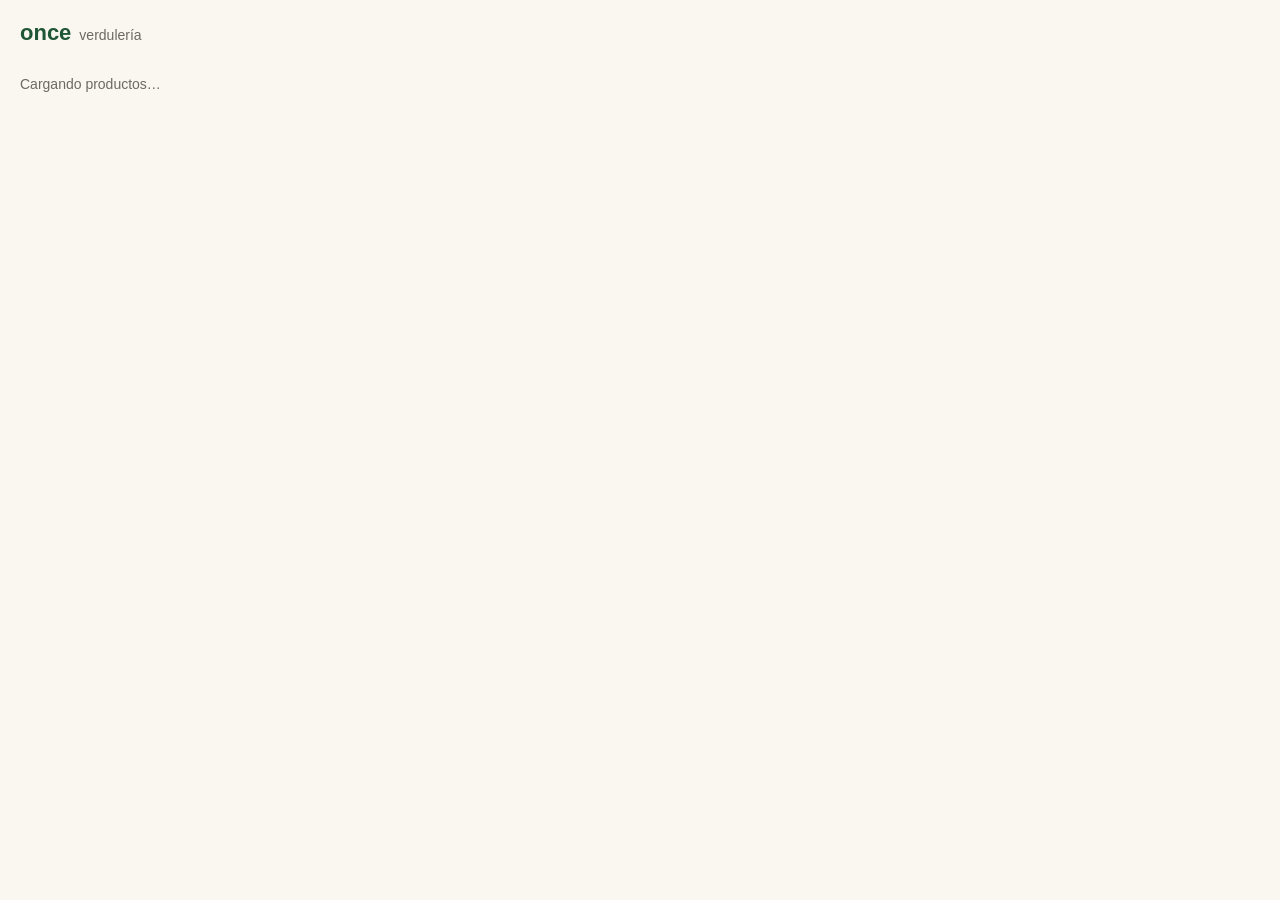
==== index.html @ 9e1ba74c "Version inicial subida a GitHub" ====
<!DOCTYPE html>
<html lang="es">
<head>
<meta charset="UTF-8">
<meta name="viewport" content="width=device-width, initial-scale=1, viewport-fit=cover">
<meta name="theme-color" content="#2F7A4D">
<title>once · verdulería</title>
<link rel="manifest" href="manifest.json">
<link rel="icon" href="icons/icon-192.png">
<link rel="apple-touch-icon" href="icons/icon-192.png">
<link rel="stylesheet" href="style.css">
</head>
<body>

<header class="topbar">
  <span class="brand">once</span>
  <span class="brand-sub">verdulería</span>
</header>

<main id="vista-catalogo">
  <div id="lista-productos" class="grid-productos">
    <p class="muted">Cargando productos…</p>
  </div>
</main>

<footer id="barra-carrito" class="barra-carrito oculto">
  <button id="btn-ver-carrito" class="btn-primario">
    <span id="carrito-cantidad">0</span> productos · <span id="carrito-total">$0</span>
  </button>
</footer>

<section id="vista-carrito" class="panel oculto">
  <div class="panel-header">
    <h2>Tu changuito</h2>
    <button class="btn-texto" id="btn-cerrar-carrito">Volver</button>
  </div>
  <div id="lista-carrito"></div>
  <div class="total-row">
    <span>Total</span>
    <strong id="carrito-total-2">$0</strong>
  </div>
  <button id="btn-ir-pago" class="btn-primario btn-ancho">Pagar</button>
</section>

<section id="vista-pago" class="panel oculto">
  <div class="panel-header">
    <h2>¿Cómo pagás?</h2>
    <button class="btn-texto" id="btn-cerrar-pago">Volver</button>
  </div>
  <div class="metodos-pago">
    <button class="metodo-pago" data-metodo="efectivo">
      <span class="metodo-titulo">Efectivo</span>
      <span class="metodo-sub">Pagás en el mostrador</span>
    </button>
    <button class="metodo-pago" data-metodo="transferencia">
      <span class="metodo-titulo">Transferencia</span>
      <span class="metodo-sub">Por alias, confirmamos al ver el ingreso</span>
    </button>
    <button class="metodo-pago" disabled>
      <span class="metodo-titulo">QR Mercado Pago</span>
      <span class="metodo-sub">Próximamente</span>
    </button>
  </div>
</section>

<section id="vista-espera" class="panel oculto">
  <div class="espera-contenido">
    <p class="espera-numero" id="espera-numero-pedido">Pedido</p>
    <p class="espera-monto" id="espera-monto">$0</p>
    <p id="espera-estado" class="espera-estado">Esperando confirmación</p>
    <p class="muted" id="espera-instrucciones"></p>
    <button id="btn-nuevo-pedido" class="btn-texto oculto">Hacer otro pedido</button>
  </div>
</section>

<script type="module" src="app.js"></script>
</body>
</html>
---- style.css ----
:root {
  --verde: #2F7A4D;
  --verde-oscuro: #1F5636;
  --tomate: #D8572E;
  --crema: #FAF7F0;
  --texto: #2B2B26;
  --texto-suave: #6B6A62;
  --borde: #E7E2D6;
  --blanco: #FFFFFF;
}

* { box-sizing: border-box; }

body {
  margin: 0;
  font-family: -apple-system, BlinkMacSystemFont, "Segoe UI", Roboto, sans-serif;
  background: var(--crema);
  color: var(--texto);
  padding-bottom: 88px;
}

.topbar {
  display: flex;
  align-items: baseline;
  gap: 8px;
  padding: 20px 20px 12px;
}

.brand {
  font-size: 22px;
  font-weight: 700;
  color: var(--verde-oscuro);
}

.brand-sub {
  font-size: 14px;
  color: var(--texto-suave);
}

.muted { color: var(--texto-suave); font-size: 14px; }

.grid-productos {
  display: grid;
  grid-template-columns: repeat(auto-fill, minmax(150px, 1fr));
  gap: 12px;
  padding: 4px 20px 20px;
}

.tarjeta-producto {
  background: var(--blanco);
  border: 1px solid var(--borde);
  border-radius: 14px;
  padding: 14px;
  display: flex;
  flex-direction: column;
  gap: 6px;
}

.tarjeta-producto .nombre {
  font-weight: 600;
  font-size: 15px;
}

.tarjeta-producto .precio {
  color: var(--texto-suave);
  font-size: 13px;
}

.tarjeta-producto .fila-cantidad {
  display: flex;
  align-items: center;
  justify-content: space-between;
  margin-top: 4px;
}

.btn-cantidad {
  width: 32px;
  height: 32px;
  border-radius: 50%;
  border: 1px solid var(--borde);
  background: var(--crema);
  font-size: 18px;
  line-height: 1;
  color: var(--verde-oscuro);
}

.btn-agregar {
  width: 100%;
  padding: 10px;
  border: none;
  border-radius: 10px;
  background: var(--verde);
  color: white;
  font-weight: 600;
  font-size: 14px;
}

.barra-carrito {
  position: fixed;
  bottom: 0;
  left: 0;
  right: 0;
  padding: 12px 20px calc(12px + env(safe-area-inset-bottom));
  background: var(--crema);
  border-top: 1px solid var(--borde);
}

.btn-primario {
  width: 100%;
  padding: 14px;
  border: none;
  border-radius: 12px;
  background: var(--verde);
  color: white;
  font-weight: 600;
  font-size: 16px;
}

.btn-ancho { margin-top: 16px; }

.btn-texto {
  background: none;
  border: none;
  color: var(--verde-oscuro);
  font-size: 14px;
  font-weight: 600;
}

.panel {
  position: fixed;
  inset: 0;
  background: var(--crema);
  padding: 20px;
  overflow-y: auto;
  z-index: 10;
}

.panel-header {
  display: flex;
  justify-content: space-between;
  align-items: center;
  margin-bottom: 16px;
}

.panel-header h2 { margin: 0; font-size: 20px; }

.fila-carrito {
  display: flex;
  justify-content: space-between;
  align-items: center;
  padding: 10px 0;
  border-bottom: 1px solid var(--borde);
  font-size: 14px;
}

.total-row {
  display: flex;
  justify-content: space-between;
  padding-top: 16px;
  font-size: 16px;
}

.metodos-pago {
  display: flex;
  flex-direction: column;
  gap: 10px;
}

.metodo-pago {
  text-align: left;
  padding: 16px;
  border: 1px solid var(--borde);
  border-radius: 12px;
  background: var(--blanco);
  display: flex;
  flex-direction: column;
  gap: 2px;
}

.metodo-pago:disabled { opacity: 0.5; }

.metodo-titulo { font-weight: 600; font-size: 15px; }
.metodo-sub { font-size: 13px; color: var(--texto-suave); }

.espera-contenido {
  text-align: center;
  padding-top: 80px;
}

.espera-numero { color: var(--texto-suave); font-size: 14px; margin-bottom: 4px; }
.espera-monto { font-size: 32px; font-weight: 700; margin: 0 0 16px; }

.espera-estado {
  display: inline-block;
  background: #FAEEDA;
  color: #854F0B;
  padding: 6px 14px;
  border-radius: 20px;
  font-size: 13px;
  font-weight: 600;
}

.espera-estado.pagado { background: #EAF3DE; color: #3B6D11; }
.espera-estado.vencido { background: #FCEBEB; color: #A32D2D; }

.oculto { display: none !important; }

/* --- Panel de admin --- */

.admin-contenido {
  max-width: 480px;
  margin: 0 auto;
  padding: 20px;
}

.form-login {
  display: flex;
  flex-direction: column;
  gap: 14px;
  margin-top: 40px;
}

.form-login label {
  display: flex;
  flex-direction: column;
  gap: 6px;
  font-size: 14px;
  color: var(--texto-suave);
}

.form-login input {
  padding: 12px;
  border: 1px solid var(--borde);
  border-radius: 10px;
  font-size: 16px;
}

.error { color: var(--tomate); font-size: 14px; }

.bloque { margin-bottom: 28px; }
.bloque h2 { font-size: 16px; margin: 0 0 12px; }

.fila-pendiente {
  display: flex;
  align-items: center;
  justify-content: space-between;
  background: var(--blanco);
  border: 1px solid var(--borde);
  border-radius: 12px;
  padding: 12px 14px;
  margin-bottom: 8px;
}

.fila-titulo { font-weight: 600; font-size: 14px; margin: 0; }

.btn-confirmar {
  padding: 8px 14px;
  border: none;
  border-radius: 8px;
  background: var(--verde);
  color: white;
  font-weight: 600;
  font-size: 13px;
}

.resumen-grid {
  display: grid;
  grid-template-columns: 1fr 1fr;
  gap: 10px;
}

.resumen-item {
  background: var(--blanco);
  border: 1px solid var(--borde);
  border-radius: 10px;
  padding: 12px;
  display: flex;
  flex-direction: column;
  gap: 4px;
}

.resumen-item strong { font-size: 18px; }

/* --- Input de kg para productos por peso --- */

.fila-peso {
  display: flex;
  align-items: center;
  gap: 6px;
  margin-top: 4px;
}

.input-peso {
  flex: 1;
  min-width: 0;
  padding: 8px 10px;
  border: 1px solid var(--borde);
  border-radius: 8px;
  font-size: 15px;
  text-align: right;
}

.unidad-kg {
  font-size: 13px;
  color: var(--texto-suave);
}

.btn-quitar {
  width: 32px;
  height: 32px;
  border-radius: 50%;
  border: 1px solid var(--borde);
  background: var(--crema);
  color: var(--tomate);
  font-size: 16px;
  line-height: 1;
  flex-shrink: 0;
}

/* --- Foto del producto --- */

.foto-producto {
  width: 100%;
  aspect-ratio: 1 / 1;
  object-fit: cover;
  border-radius: 10px;
  background: var(--crema);
}

.foto-vacia {
  background: linear-gradient(135deg, var(--borde), var(--crema));
}
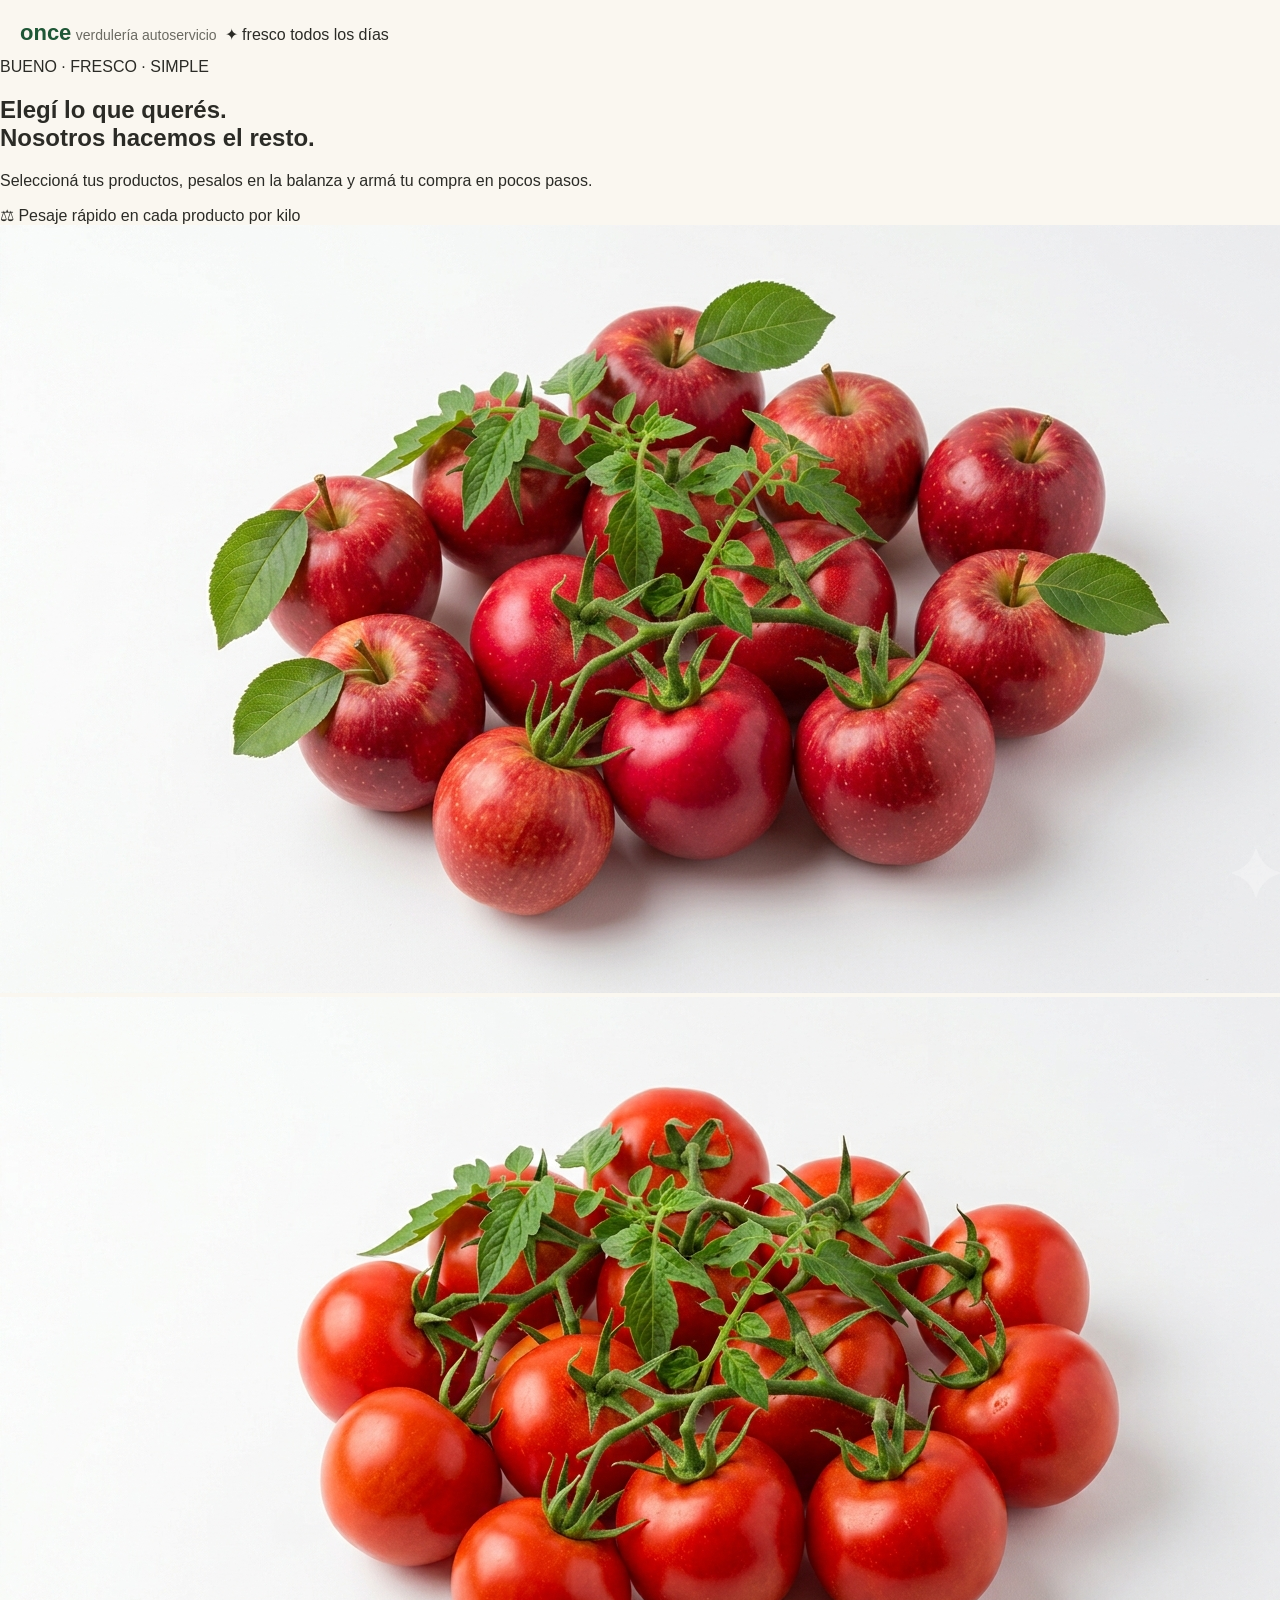
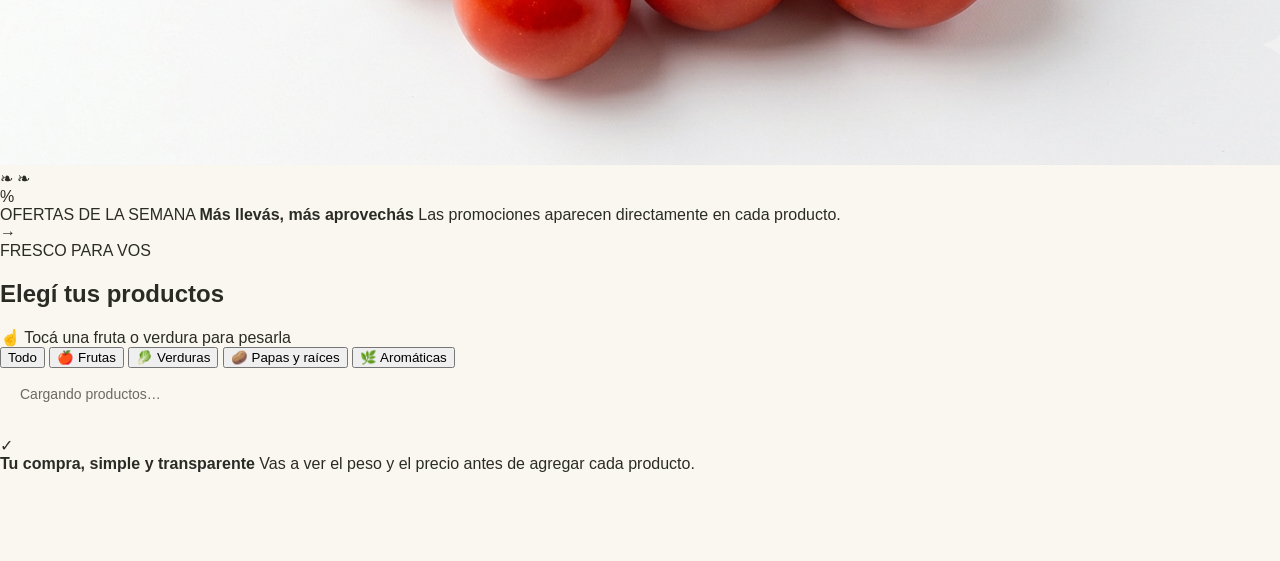
==== commit c13af184: "Update index.html" ====
--- a/index.html
+++ b/index.html
@@ -3,73 +3,156 @@
 <head>
 <meta charset="UTF-8">
 <meta name="viewport" content="width=device-width, initial-scale=1, viewport-fit=cover">
-<meta name="theme-color" content="#2F7A4D">
+<meta name="theme-color" content="#2E7D52">
 <title>once · verdulería</title>
 <link rel="manifest" href="manifest.json">
 <link rel="icon" href="icons/icon-192.png">
 <link rel="apple-touch-icon" href="icons/icon-192.png">
+<link rel="preconnect" href="https://fonts.googleapis.com">
+<link rel="preconnect" href="https://fonts.gstatic.com" crossorigin>
+<link href="https://fonts.googleapis.com/css2?family=Nunito:wght@400;500;600;700;800;900&display=swap" rel="stylesheet">
 <link rel="stylesheet" href="style.css">
 </head>
 <body>
 
 <header class="topbar">
-  <span class="brand">once</span>
-  <span class="brand-sub">verdulería</span>
+  <div class="brand-wrap">
+    <span class="brand">once</span>
+    <span class="brand-sub">verdulería autoservicio</span>
+  </div>
+  <div class="topbar-right">
+    <span class="fresh-pill"><span class="leaf-dot">✦</span> fresco todos los días</span>
+    <span id="badge-pedido" class="badge-pedido oculto"></span>
+  </div>
 </header>
 
-<main id="vista-catalogo">
+<main id="vista-catalogo" class="catalogo">
+  <section class="hero">
+    <div class="hero-copy">
+      <span class="eyebrow">BUENO · FRESCO · SIMPLE</span>
+      <h1>Elegí lo que querés.<br><strong>Nosotros hacemos el resto.</strong></h1>
+      <p>Seleccioná tus productos, pesalos en la balanza y armá tu compra en pocos pasos.</p>
+      <div class="hero-actions">
+        <span class="hero-note"><span>⚖</span> Pesaje rápido en cada producto por kilo</span>
+      </div>
+    </div>
+    <div class="hero-art" aria-hidden="true">
+      <div class="hero-circle hero-circle-one"></div>
+      <div class="hero-circle hero-circle-two"></div>
+      <img src="productos/manzana.png" alt="" class="hero-fruit hero-fruit-main">
+      <img src="productos/tomate.png" alt="" class="hero-fruit hero-fruit-small">
+      <span class="hero-leaf leaf-one">❧</span>
+      <span class="hero-leaf leaf-two">❧</span>
+    </div>
+  </section>
+
+  <section class="promo-strip" aria-label="Promociones">
+    <div class="promo-main">
+      <div class="promo-icon">%</div>
+      <div>
+        <span class="promo-kicker">OFERTAS DE LA SEMANA</span>
+        <strong>Más llevás, más aprovechás</strong>
+        <span>Las promociones aparecen directamente en cada producto.</span>
+      </div>
+    </div>
+    <div class="promo-arrow">→</div>
+  </section>
+
+  <section class="catalog-head">
+    <div>
+      <span class="section-kicker">FRESCO PARA VOS</span>
+      <h2>Elegí tus productos</h2>
+    </div>
+    <div class="catalog-tip"><span>☝</span> Tocá una fruta o verdura para pesarla</div>
+  </section>
+
+  <div class="category-pills" aria-label="Categorías">
+    <button class="category-pill active">Todo</button>
+    <button class="category-pill">🍎 Frutas</button>
+    <button class="category-pill">🥬 Verduras</button>
+    <button class="category-pill">🥔 Papas y raíces</button>
+    <button class="category-pill">🌿 Aromáticas</button>
+  </div>
+
   <div id="lista-productos" class="grid-productos">
     <p class="muted">Cargando productos…</p>
   </div>
+
+  <section class="bottom-promise">
+    <div class="promise-icon">✓</div>
+    <div>
+      <strong>Tu compra, simple y transparente</strong>
+      <span>Vas a ver el peso y el precio antes de agregar cada producto.</span>
+    </div>
+  </section>
 </main>
 
 <footer id="barra-carrito" class="barra-carrito oculto">
-  <button id="btn-ver-carrito" class="btn-primario">
-    <span id="carrito-cantidad">0</span> productos · <span id="carrito-total">$0</span>
+  <button id="btn-ver-carrito" class="btn-primario cart-bar-button">
+    <span class="cart-bar-left"><span class="cart-icon">🛒</span><span><b id="carrito-cantidad">0</b> productos</span></span>
+    <span class="cart-bar-right"><span id="carrito-total">$0</span><span class="cart-arrow">→</span></span>
   </button>
 </footer>
 
 <section id="vista-carrito" class="panel oculto">
-  <div class="panel-header">
-    <h2>Tu changuito</h2>
-    <button class="btn-texto" id="btn-cerrar-carrito">Volver</button>
+  <div class="panel-shell">
+    <div class="panel-header">
+      <div class="panel-title-wrap"><span class="panel-icon">🛒</span><div><span class="section-kicker">TU COMPRA</span><h2>Tu changuito</h2></div></div>
+      <button class="btn-texto" id="btn-cerrar-carrito">Volver</button>
+    </div>
+    <div id="lista-carrito"></div>
+    <div class="total-card"><span>Total de tu compra</span><strong id="carrito-total-2">$0</strong></div>
+    <button id="btn-ir-pago" class="btn-primario btn-ancho">Continuar al pago <span>→</span></button>
   </div>
-  <div id="lista-carrito"></div>
-  <div class="total-row">
-    <span>Total</span>
-    <strong id="carrito-total-2">$0</strong>
-  </div>
-  <button id="btn-ir-pago" class="btn-primario btn-ancho">Pagar</button>
 </section>
 
 <section id="vista-pago" class="panel oculto">
-  <div class="panel-header">
-    <h2>¿Cómo pagás?</h2>
-    <button class="btn-texto" id="btn-cerrar-pago">Volver</button>
-  </div>
-  <div class="metodos-pago">
-    <button class="metodo-pago" data-metodo="efectivo">
-      <span class="metodo-titulo">Efectivo</span>
-      <span class="metodo-sub">Pagás en el mostrador</span>
-    </button>
-    <button class="metodo-pago" data-metodo="transferencia">
-      <span class="metodo-titulo">Transferencia</span>
-      <span class="metodo-sub">Por alias, confirmamos al ver el ingreso</span>
-    </button>
-    <button class="metodo-pago" disabled>
-      <span class="metodo-titulo">QR Mercado Pago</span>
-      <span class="metodo-sub">Próximamente</span>
-    </button>
+  <div class="panel-shell narrow-shell">
+    <div class="panel-header">
+      <div class="panel-title-wrap"><span class="panel-icon">💳</span><div><span class="section-kicker">ÚLTIMO PASO</span><h2>¿Cómo pagás?</h2></div></div>
+      <button class="btn-texto" id="btn-cerrar-pago">Volver</button>
+    </div>
+    <p class="panel-lead">Elegí la forma que te resulte más cómoda.</p>
+    <div class="metodos-pago">
+      <button class="metodo-pago" data-metodo="efectivo"><span class="pay-icon">💵</span><span><span class="metodo-titulo">Efectivo</span><span class="metodo-sub">Pagás en el mostrador</span></span><span class="pay-arrow">→</span></button>
+      <button class="metodo-pago" data-metodo="transferencia"><span class="pay-icon">🏦</span><span><span class="metodo-titulo">Transferencia</span><span class="metodo-sub">Por alias, confirmamos al ver el ingreso</span></span><span class="pay-arrow">→</span></button>
+      <button class="metodo-pago" id="btn-metodo-combinado"><span class="pay-icon">🔄</span><span><span class="metodo-titulo">Pago combinado</span><span class="metodo-sub">Parte efectivo, parte transferencia</span></span><span class="pay-arrow">→</span></button>
+      <button class="metodo-pago mercadopago" data-metodo="mercadopago"><span class="pay-icon">MP</span><span><span class="metodo-titulo">Mercado Pago</span><span class="metodo-sub">Con un pequeño recargo por el costo del servicio</span></span><span class="pay-arrow">→</span></button>
+    </div>
+    <div id="panel-combinado" class="panel-combinado oculto">
+      <label>¿Cuánto pagás en efectivo?
+        <input type="number" id="input-combinado-efectivo" min="0" step="1" inputmode="decimal">
+      </label>
+      <p class="muted">Transferencia: <strong id="combinado-transferencia">$0</strong></p>
+      <button class="btn-primario" id="btn-confirmar-combinado">Confirmar pago combinado</button>
+    </div>
   </div>
 </section>
 
 <section id="vista-espera" class="panel oculto">
-  <div class="espera-contenido">
+  <div class="espera-contenido panel-shell narrow-shell">
+    <div class="success-orbit">✓</div>
     <p class="espera-numero" id="espera-numero-pedido">Pedido</p>
     <p class="espera-monto" id="espera-monto">$0</p>
     <p id="espera-estado" class="espera-estado">Esperando confirmación</p>
-    <p class="muted" id="espera-instrucciones"></p>
+    <p class="muted espera-copy" id="espera-instrucciones"></p>
     <button id="btn-nuevo-pedido" class="btn-texto oculto">Hacer otro pedido</button>
+  </div>
+</section>
+
+<section id="vista-pesaje" class="panel oculto">
+  <div class="panel-shell weigh-shell">
+    <div class="panel-header">
+      <div class="panel-title-wrap"><span class="panel-icon">⚖</span><div><span class="section-kicker">PESAJE</span><h2 id="pesaje-nombre">Producto</h2></div></div>
+      <button class="btn-texto" id="btn-cerrar-pesaje">Cancelar</button>
+    </div>
+    <div class="weigh-hint"><span>⚖</span><div><strong>Colocá el producto en la balanza</strong><small>Por ahora podés ingresar el peso manualmente. La balanza automática se conectará más adelante.</small></div></div>
+    <div class="pesaje-contenido">
+      <div class="pesaje-input-fila"><input type="number" id="pesaje-input" class="input-pesaje-grande" min="0.1" step="0.1" inputmode="decimal" value="0.0"><span class="pesaje-unidad">kg</span></div>
+      <p class="pesaje-precio-kg" id="pesaje-precio-kg"></p>
+      <p class="pesaje-subtotal" id="pesaje-subtotal">$0</p>
+    </div>
+    <button id="btn-agregar-pesaje" class="btn-primario btn-ancho">Agregar al carrito <span>→</span></button>
   </div>
 </section>
 
--- a/style.css
+++ b/style.css
@@ -58,12 +58,13 @@
 
 .tarjeta-producto .nombre {
   font-weight: 600;
-  font-size: 15px;
+  font-size: 17px;
 }
 
 .tarjeta-producto .precio {
   color: var(--texto-suave);
-  font-size: 13px;
+  font-size: 16px;
+  font-weight: 600;
 }
 
 .tarjeta-producto .fila-cantidad {
@@ -148,16 +149,16 @@
   display: flex;
   justify-content: space-between;
   align-items: center;
-  padding: 10px 0;
+  padding: 12px 0;
   border-bottom: 1px solid var(--borde);
-  font-size: 14px;
+  font-size: 16px;
 }
 
 .total-row {
   display: flex;
   justify-content: space-between;
   padding-top: 16px;
-  font-size: 16px;
+  font-size: 20px;
 }
 
 .metodos-pago {
@@ -179,8 +180,8 @@
 
 .metodo-pago:disabled { opacity: 0.5; }
 
-.metodo-titulo { font-weight: 600; font-size: 15px; }
-.metodo-sub { font-size: 13px; color: var(--texto-suave); }
+.metodo-titulo { font-weight: 600; font-size: 17px; }
+.metodo-sub { font-size: 15px; color: var(--texto-suave); }
 
 .espera-contenido {
   text-align: center;
@@ -281,41 +282,6 @@
 
 .resumen-item strong { font-size: 18px; }
 
-/* --- Input de kg para productos por peso --- */
-
-.fila-peso {
-  display: flex;
-  align-items: center;
-  gap: 6px;
-  margin-top: 4px;
-}
-
-.input-peso {
-  flex: 1;
-  min-width: 0;
-  padding: 8px 10px;
-  border: 1px solid var(--borde);
-  border-radius: 8px;
-  font-size: 15px;
-  text-align: right;
-}
-
-.unidad-kg {
-  font-size: 13px;
-  color: var(--texto-suave);
-}
-
-.btn-quitar {
-  width: 32px;
-  height: 32px;
-  border-radius: 50%;
-  border: 1px solid var(--borde);
-  background: var(--crema);
-  color: var(--tomate);
-  font-size: 16px;
-  line-height: 1;
-  flex-shrink: 0;
-}
 
 /* --- Foto del producto --- */
 
@@ -330,3 +296,448 @@
 .foto-vacia {
   background: linear-gradient(135deg, var(--borde), var(--crema));
 }
+
+.input-unidad {
+  width: 44px;
+  text-align: center;
+  border: 1px solid var(--borde);
+  border-radius: 8px;
+  padding: 4px;
+  font-size: 15px;
+}
+
+/* --- Detalle de productos por pedido, en el panel --- */
+
+.detalle-pedido {
+  background: var(--blanco);
+  border: 1px solid var(--borde);
+  border-radius: 12px;
+  padding: 12px 14px;
+  margin-bottom: 8px;
+}
+
+.detalle-pedido summary {
+  display: flex;
+  justify-content: space-between;
+  align-items: center;
+  cursor: pointer;
+  list-style: none;
+}
+
+.detalle-pedido summary::-webkit-details-marker { display: none; }
+
+.detalle-items {
+  margin: 10px 0;
+  padding-top: 10px;
+  border-top: 1px solid var(--borde);
+}
+
+.item-detalle {
+  display: flex;
+  justify-content: space-between;
+  font-size: 13px;
+  color: var(--texto-suave);
+  padding: 3px 0;
+}
+
+
+/* --- Pantalla grande de pesaje --- */
+
+.foto-pesable { cursor: pointer; }
+
+.resumen-peso {
+  font-size: 13px;
+  color: var(--texto-suave);
+  margin: 2px 0 0;
+}
+
+.pesaje-contenido {
+  text-align: center;
+  padding-top: 40px;
+}
+
+.pesaje-input-fila {
+  display: flex;
+  align-items: baseline;
+  justify-content: center;
+  gap: 8px;
+}
+
+.input-pesaje-grande {
+  width: 160px;
+  font-size: 56px;
+  font-weight: 700;
+  text-align: right;
+  border: none;
+  background: none;
+  color: var(--verde-oscuro);
+}
+
+.pesaje-unidad {
+  font-size: 24px;
+  color: var(--texto-suave);
+}
+
+.pesaje-precio-kg {
+  color: var(--texto-suave);
+  font-size: 15px;
+  margin: 8px 0 0;
+}
+
+.pesaje-subtotal {
+  font-size: 28px;
+  font-weight: 700;
+  margin: 16px 0 0;
+}
+
+/* --- Tilde de "ya está en el carrito" --- */
+
+.foto-wrap {
+  position: relative;
+}
+
+.foto-producto.en-carrito {
+  opacity: 0.55;
+}
+
+.badge-check {
+  position: absolute;
+  top: 6px;
+  right: 6px;
+  width: 26px;
+  height: 26px;
+  border-radius: 50%;
+  background: var(--verde);
+  color: white;
+  display: flex;
+  align-items: center;
+  justify-content: center;
+  font-size: 14px;
+  font-weight: 700;
+  box-shadow: 0 1px 3px rgba(0,0,0,0.25);
+}
+
+/* --- Badge de numero de pedido en la barra superior --- */
+
+.badge-pedido {
+  margin-left: auto;
+  background: var(--verde);
+  color: white;
+  font-size: 13px;
+  font-weight: 700;
+  padding: 6px 12px;
+  border-radius: 20px;
+}
+
+.acciones-pedido {
+  display: flex;
+  gap: 8px;
+}
+
+.acciones-pedido .btn-confirmar { flex: 1; }
+
+.btn-cancelar {
+  padding: 8px 14px;
+  border: 1px solid var(--tomate);
+  border-radius: 8px;
+  background: none;
+  color: var(--tomate);
+  font-weight: 600;
+  font-size: 13px;
+}
+
+/* --- Compras y mermas --- */
+
+.subtitulo {
+  font-size: 14px;
+  font-weight: 600;
+  color: var(--texto-suave);
+  margin: 20px 0 10px;
+}
+
+.form-carga {
+  display: flex;
+  flex-direction: column;
+  gap: 14px;
+}
+
+.form-carga label {
+  display: flex;
+  flex-direction: column;
+  gap: 6px;
+  font-size: 14px;
+  color: var(--texto-suave);
+}
+
+.form-carga input,
+.form-carga select {
+  padding: 12px;
+  border: 1px solid var(--borde);
+  border-radius: 10px;
+  font-size: 16px;
+  font-family: inherit;
+  background: var(--blanco);
+  color: var(--texto);
+}
+
+.fila-2 {
+  display: grid;
+  grid-template-columns: 1fr 1fr;
+  gap: 12px;
+}
+
+.sugerencia-precio {
+  background: var(--blanco);
+  border: 1px solid var(--borde);
+  border-radius: 12px;
+  padding: 14px;
+  margin-top: -4px;
+  margin-bottom: 20px;
+}
+
+.sugerencia-linea { margin: 0 0 4px; font-size: 14px; }
+.sugerencia-linea:last-of-type { margin-bottom: 12px; }
+
+/* --- Página de compras y mermas: volver + pestañas --- */
+
+.btn-volver {
+  text-decoration: none;
+  color: var(--verde-oscuro);
+  font-size: 20px;
+  font-weight: 700;
+  line-height: 1;
+}
+
+.tabs {
+  display: flex;
+  gap: 8px;
+  margin-bottom: 20px;
+}
+
+.tab {
+  flex: 1;
+  padding: 12px;
+  border: 1px solid var(--borde);
+  border-radius: 10px;
+  background: var(--blanco);
+  color: var(--texto-suave);
+  font-weight: 600;
+  font-size: 14px;
+}
+
+.tab.activa {
+  background: var(--verde);
+  color: white;
+  border-color: var(--verde);
+}
+
+.btn-enlace {
+  display: block;
+  text-align: center;
+  text-decoration: none;
+}
+
+/* --- Selector de madurez (3 opciones tipo segmented control) --- */
+
+.grupo-opciones {
+  display: flex;
+  gap: 6px;
+}
+
+.opcion-btn {
+  flex: 1;
+  padding: 10px 6px;
+  border: 1px solid var(--borde);
+  border-radius: 8px;
+  background: var(--blanco);
+  color: var(--texto-suave);
+  font-size: 12px;
+  font-weight: 600;
+  text-align: center;
+}
+
+.opcion-btn.activa {
+  background: var(--verde);
+  color: white;
+  border-color: var(--verde);
+}
+
+/* --- Switch tipo iOS (usado para Depósito / Salón) --- */
+
+.switch-fila {
+  display: flex;
+  align-items: center;
+  gap: 10px;
+  margin: 6px 0 4px;
+}
+
+.switch-etiqueta {
+  font-size: 14px;
+  color: var(--texto-suave);
+}
+
+.switch {
+  position: relative;
+  display: inline-block;
+  width: 46px;
+  height: 26px;
+  flex-shrink: 0;
+}
+
+.switch input {
+  opacity: 0;
+  width: 0;
+  height: 0;
+}
+
+.switch-slider {
+  position: absolute;
+  cursor: pointer;
+  inset: 0;
+  background: var(--borde);
+  transition: 0.2s;
+  border-radius: 26px;
+}
+
+.switch-slider::before {
+  content: "";
+  position: absolute;
+  height: 20px;
+  width: 20px;
+  left: 3px;
+  bottom: 3px;
+  background: white;
+  transition: 0.2s;
+  border-radius: 50%;
+  box-shadow: 0 1px 2px rgba(0, 0, 0, 0.2);
+}
+
+.switch input:checked + .switch-slider {
+  background: var(--verde);
+}
+
+.switch input:checked + .switch-slider::before {
+  transform: translateX(20px);
+}
+
+.tab-panel { margin-top: 4px; }
+
+/* --- Oferta: cinta con % y ejemplo de 2kg (el precio se muestra normal) --- */
+
+.cinta-oferta {
+  position: absolute;
+  top: 6px;
+  left: 6px;
+  background: var(--tomate);
+  color: white;
+  font-size: 12px;
+  font-weight: 800;
+  padding: 3px 7px;
+  border-radius: 6px;
+  box-shadow: 0 1px 3px rgba(0, 0, 0, 0.25);
+}
+
+.ejemplo-oferta {
+  margin: 2px 0 0;
+  font-size: 12px;
+  font-weight: 600;
+  color: var(--verde-oscuro);
+}
+
+.sugerencia-precio label {
+  display: block;
+  font-size: 13px;
+  color: var(--texto-suave);
+  margin: 6px 0 10px;
+}
+
+.sugerencia-precio input {
+  width: 100%;
+  padding: 10px;
+  border: 1px solid var(--borde);
+  border-radius: 8px;
+  font-size: 16px;
+  font-family: inherit;
+  margin-top: 4px;
+  box-sizing: border-box;
+}
+
+.btn-enlace-chico {
+  align-self: flex-start;
+  padding: 0;
+  font-size: 13px;
+  font-weight: 600;
+  margin: -6px 0 4px;
+}
+
+#form-nuevo-producto {
+  background: var(--crema);
+  border: 1px dashed var(--borde);
+  border-radius: 10px;
+  padding: 12px;
+  margin-bottom: 4px;
+}
+
+/* --- Pago combinado --- */
+
+.panel-combinado {
+  margin-top: 14px;
+  padding: 14px;
+  background: var(--blanco);
+  border: 1px solid var(--borde);
+  border-radius: 12px;
+}
+
+.panel-combinado label {
+  display: block;
+  font-size: 14px;
+  color: var(--texto-suave);
+  margin-bottom: 10px;
+}
+
+.panel-combinado input {
+  width: 100%;
+  padding: 12px;
+  border: 1px solid var(--borde);
+  border-radius: 10px;
+  font-size: 16px;
+  font-family: inherit;
+  margin-top: 6px;
+  box-sizing: border-box;
+}
+
+.campo-precio-maduracion {
+  display: block;
+  font-size: 13px;
+  color: var(--texto-suave);
+  margin: 6px 0 10px;
+}
+
+.input-precio-maduracion {
+  width: 100%;
+  padding: 10px;
+  border: 1px solid var(--borde);
+  border-radius: 8px;
+  font-size: 16px;
+  font-family: inherit;
+  margin-top: 4px;
+  box-sizing: border-box;
+}
+
+.detalle-pedido label {
+  display: block;
+  font-size: 13px;
+  color: var(--texto-suave);
+  margin: 8px 0 10px;
+}
+
+.detalle-pedido input {
+  width: 100%;
+  padding: 10px;
+  border: 1px solid var(--borde);
+  border-radius: 8px;
+  font-size: 16px;
+  font-family: inherit;
+  margin-top: 4px;
+  box-sizing: border-box;
+}
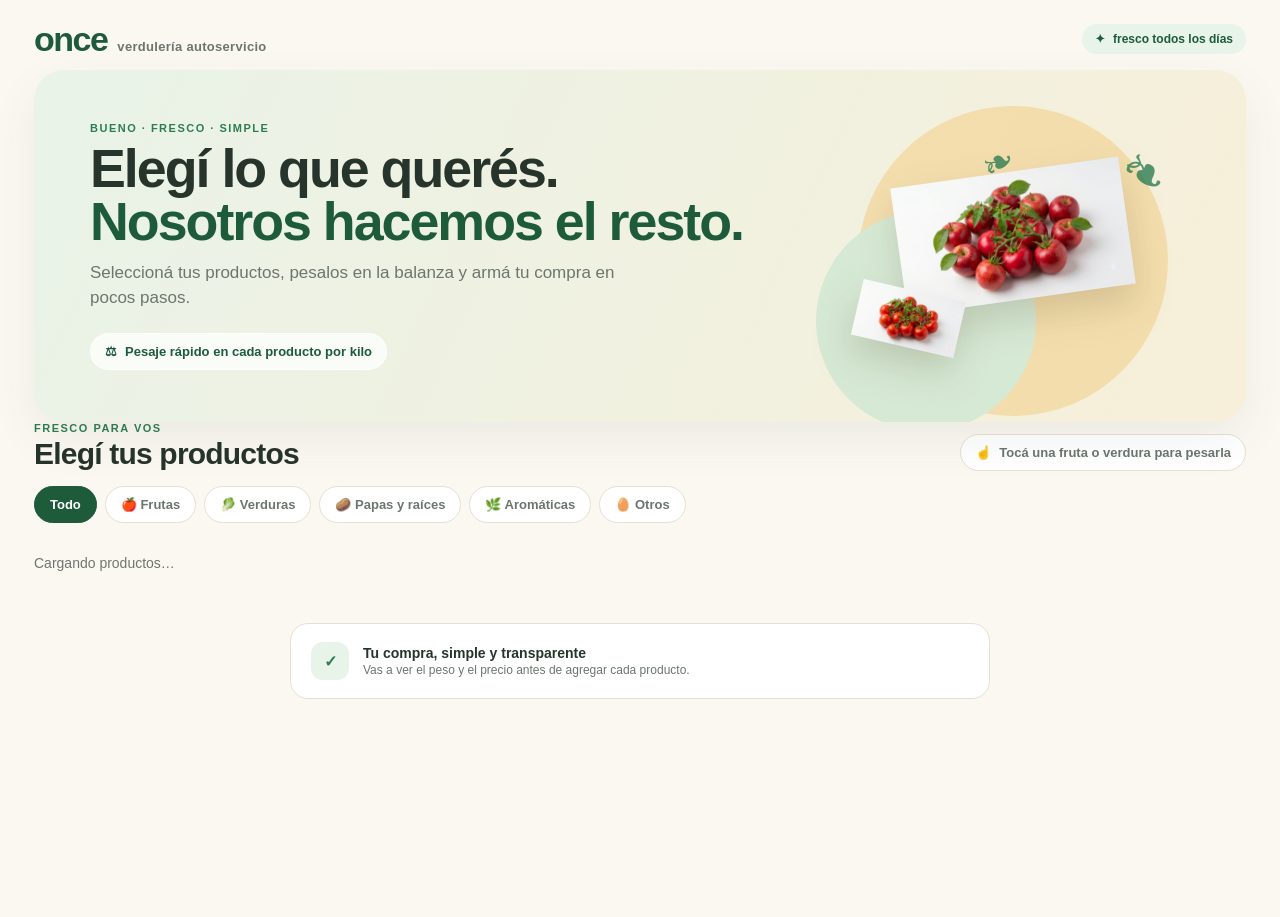
==== commit 2bd14156: "Update index.html" ====
--- a/index.html
+++ b/index.html
@@ -46,13 +46,13 @@
     </div>
   </section>
 
-  <section class="promo-strip" aria-label="Promociones">
+  <section class="promo-strip oculto" id="promo-strip" aria-label="Promociones">
     <div class="promo-main">
       <div class="promo-icon">%</div>
       <div>
-        <span class="promo-kicker">OFERTAS DE LA SEMANA</span>
-        <strong>Más llevás, más aprovechás</strong>
-        <span>Las promociones aparecen directamente en cada producto.</span>
+        <span class="promo-kicker">OFERTA DESTACADA</span>
+        <strong id="promo-strip-titulo">Más llevás, más aprovechás</strong>
+        <span id="promo-strip-detalle">Las promociones aparecen directamente en cada producto.</span>
       </div>
     </div>
     <div class="promo-arrow">→</div>
@@ -67,11 +67,12 @@
   </section>
 
   <div class="category-pills" aria-label="Categorías">
-    <button class="category-pill active">Todo</button>
-    <button class="category-pill">🍎 Frutas</button>
-    <button class="category-pill">🥬 Verduras</button>
-    <button class="category-pill">🥔 Papas y raíces</button>
-    <button class="category-pill">🌿 Aromáticas</button>
+    <button class="category-pill active" data-categoria="">Todo</button>
+    <button class="category-pill" data-categoria="Frutas">🍎 Frutas</button>
+    <button class="category-pill" data-categoria="Verduras">🥬 Verduras</button>
+    <button class="category-pill" data-categoria="Papas y raíces">🥔 Papas y raíces</button>
+    <button class="category-pill" data-categoria="Aromáticas">🌿 Aromáticas</button>
+    <button class="category-pill" data-categoria="Otros">🥚 Otros</button>
   </div>
 
   <div id="lista-productos" class="grid-productos">
--- a/style.css
+++ b/style.css
@@ -741,3 +741,215 @@
   margin-top: 4px;
   box-sizing: border-box;
 }
+
+
+/* ============================================================
+   ONCE · REDISEÑO V1 — SOLO CLIENTE
+   La lógica de app.js no se modifica.
+   ============================================================ */
+:root {
+  --verde: #2E7D52;
+  --verde-oscuro: #1D5B3B;
+  --verde-suave: #E8F3EA;
+  --tomate: #E3643A;
+  --naranja: #F3A33D;
+  --crema: #FBF8F1;
+  --crema-2: #F4EFE3;
+  --texto: #26342B;
+  --texto-suave: #6C766F;
+  --borde: #E6E0D3;
+  --blanco: #FFFFFF;
+}
+
+body {
+  font-family: 'Nunito', -apple-system, BlinkMacSystemFont, 'Segoe UI', sans-serif;
+  background: var(--crema);
+  color: var(--texto);
+}
+
+.topbar {
+  max-width: 1380px; margin: 0 auto; padding: 22px 34px 14px;
+  align-items: center; justify-content: space-between; gap: 20px;
+}
+.brand-wrap { display:flex; align-items:baseline; gap:10px; }
+.brand { font-size: 34px; line-height:1; font-weight:900; letter-spacing:-1.5px; color:var(--verde-oscuro); }
+.brand-sub { font-size:13px; font-weight:700; color:var(--texto-suave); letter-spacing:.3px; }
+.topbar-right { display:flex; align-items:center; gap:12px; }
+.fresh-pill { background:var(--verde-suave); color:var(--verde-oscuro); border-radius:999px; padding:8px 13px; font-size:12px; font-weight:800; }
+.leaf-dot { margin-right:5px; }
+.badge-pedido { margin-left:0; background:var(--verde); padding:8px 13px; border-radius:999px; }
+
+.catalogo { max-width:1380px; margin:0 auto; padding:0 34px 130px; }
+.hero { position:relative; min-height:310px; overflow:hidden; display:grid; grid-template-columns:1.2fr .8fr; align-items:center; border-radius:30px; padding:46px 56px; background:linear-gradient(115deg,#E9F3E8 0%,#F7EFD9 100%); box-shadow:0 18px 45px rgba(52,74,59,.08); }
+.hero-copy { position:relative; z-index:2; max-width:700px; }
+.eyebrow,.section-kicker { display:block; color:var(--verde); font-size:11px; font-weight:900; letter-spacing:1.5px; }
+.hero h1 { margin:8px 0 12px; font-size:clamp(34px,4.2vw,60px); line-height:.98; letter-spacing:-2px; color:var(--texto); }
+.hero h1 strong { color:var(--verde-oscuro); }
+.hero p { max-width:570px; margin:0; color:var(--texto-suave); font-size:17px; line-height:1.5; }
+.hero-note { display:inline-flex; align-items:center; gap:8px; margin-top:22px; padding:10px 14px; background:rgba(255,255,255,.72); border:1px solid rgba(255,255,255,.9); border-radius:999px; color:var(--verde-oscuro); font-size:13px; font-weight:800; }
+.hero-art { position:relative; min-height:260px; }
+.hero-circle { position:absolute; border-radius:50%; }
+.hero-circle-one { width:310px; height:310px; right:5%; top:-10px; background:#F3DCA8; opacity:.9; }
+.hero-circle-two { width:220px; height:220px; right:35%; bottom:-55px; background:#D6E9D4; }
+.hero-fruit { position:absolute; object-fit:contain; filter:drop-shadow(0 18px 18px rgba(80,60,30,.18)); z-index:2; }
+.hero-fruit-main { width:230px; height:230px; right:14%; top:5px; transform:rotate(-8deg); }
+.hero-fruit-small { width:105px; height:105px; right:52%; bottom:5px; transform:rotate(13deg); }
+.hero-leaf { position:absolute; z-index:3; color:var(--verde); font-size:55px; opacity:.8; }
+.leaf-one { right:5%; top:25px; transform:rotate(35deg); }
+.leaf-two { right:40%; top:25px; transform:rotate(-30deg); font-size:38px; }
+
+.promo-strip { margin:22px 0 30px; padding:18px 22px; display:flex; align-items:center; justify-content:space-between; border-radius:20px; background:var(--verde); color:white; box-shadow:0 12px 28px rgba(46,125,82,.15); }
+.promo-main { display:flex; align-items:center; gap:15px; }
+.promo-icon { width:48px; height:48px; display:grid; place-items:center; border-radius:15px; background:rgba(255,255,255,.18); font-size:25px; font-weight:900; }
+.promo-kicker { display:block; font-size:10px; font-weight:900; letter-spacing:1.3px; opacity:.8; }
+.promo-main strong { display:block; font-size:20px; margin:2px 0; }
+.promo-main span:last-child { display:block; font-size:13px; opacity:.82; }
+.promo-arrow { font-size:30px; opacity:.8; padding-right:8px; }
+
+.catalog-head { display:flex; justify-content:space-between; align-items:end; gap:20px; margin:0 0 15px; }
+.catalog-head h2 { margin:3px 0 0; font-size:30px; letter-spacing:-.8px; }
+.catalog-tip { display:flex; align-items:center; gap:8px; color:var(--texto-suave); font-size:13px; font-weight:700; background:white; border:1px solid var(--borde); border-radius:999px; padding:10px 14px; }
+.category-pills { display:flex; gap:8px; overflow-x:auto; padding:0 0 18px; scrollbar-width:none; }
+.category-pills::-webkit-scrollbar { display:none; }
+.category-pill { flex:0 0 auto; border:1px solid var(--borde); background:white; color:var(--texto-suave); border-radius:999px; padding:10px 15px; font:700 13px 'Nunito',sans-serif; }
+.category-pill.active { background:var(--verde-oscuro); border-color:var(--verde-oscuro); color:white; }
+
+.grid-productos { grid-template-columns:repeat(auto-fill,minmax(210px,1fr)); gap:18px; padding:0 0 30px; }
+.tarjeta-producto { position:relative; min-width:0; padding:14px; gap:8px; border:1px solid #E9E3D7; border-radius:22px; background:rgba(255,255,255,.94); box-shadow:0 7px 20px rgba(49,64,54,.05); transition:transform .18s ease,box-shadow .18s ease; }
+.tarjeta-producto:hover { transform:translateY(-3px); box-shadow:0 14px 28px rgba(49,64,54,.09); }
+.foto-wrap { border-radius:17px; overflow:hidden; background:linear-gradient(145deg,#F6F1E5,#EDF3E9); }
+.foto-producto { aspect-ratio:1/0.86; border-radius:17px; object-fit:cover; }
+.foto-pesable { cursor:pointer; }
+.foto-producto.en-carrito { opacity:.68; }
+.tarjeta-producto .nombre { font-size:18px; font-weight:800; letter-spacing:-.2px; margin-top:2px; }
+.tarjeta-producto .precio { font-size:17px; font-weight:900; color:var(--verde-oscuro); }
+.tarjeta-producto .resumen-peso { font-size:12px; line-height:1.3; min-height:30px; }
+.btn-agregar { padding:13px 14px; border-radius:13px; background:var(--verde); font:800 14px 'Nunito',sans-serif; box-shadow:0 5px 10px rgba(46,125,82,.12); }
+.btn-agregar:active,.btn-primario:active { transform:scale(.98); }
+.fila-cantidad { padding:4px; background:var(--crema); border:1px solid var(--borde); border-radius:14px; }
+.btn-cantidad { width:40px; height:40px; border:0; background:white; border-radius:11px; font-size:23px; font-weight:700; }
+.input-unidad { width:54px; height:40px; border:0; background:transparent; font:800 16px 'Nunito',sans-serif; }
+.badge-check { top:10px; right:10px; width:30px; height:30px; background:var(--verde); box-shadow:0 3px 8px rgba(0,0,0,.18); }
+.cinta-oferta { top:10px; left:10px; padding:6px 9px; border-radius:9px; background:var(--tomate); font-size:11px; }
+.ejemplo-oferta { font-size:12px; font-weight:800; }
+
+.bottom-promise { display:flex; align-items:center; gap:14px; max-width:700px; margin:8px auto 0; padding:18px 20px; background:white; border:1px solid var(--borde); border-radius:18px; }
+.promise-icon { width:38px; height:38px; flex:0 0 38px; display:grid; place-items:center; background:var(--verde-suave); color:var(--verde); border-radius:12px; font-weight:900; }
+.bottom-promise strong,.bottom-promise span { display:block; }
+.bottom-promise strong { font-size:14px; }
+.bottom-promise span { margin-top:2px; color:var(--texto-suave); font-size:12px; }
+
+.barra-carrito { z-index:20; padding:12px max(20px,calc((100vw - 1380px)/2 + 34px)) calc(12px + env(safe-area-inset-bottom)); background:rgba(251,248,241,.88); border-top:1px solid rgba(230,224,211,.8); backdrop-filter:blur(14px); }
+.cart-bar-button { max-width:1380px; margin:0 auto; display:flex; justify-content:space-between; align-items:center; padding:14px 18px 14px 16px; border-radius:17px; font-size:16px; box-shadow:0 8px 25px rgba(46,125,82,.18); }
+.cart-bar-left,.cart-bar-right { display:flex; align-items:center; gap:10px; }
+.cart-icon { width:35px; height:35px; display:grid; place-items:center; background:rgba(255,255,255,.18); border-radius:11px; font-size:18px; }
+.cart-bar-right { font-size:19px; font-weight:900; }
+.cart-arrow { opacity:.75; font-size:24px; }
+
+.panel { background:rgba(251,248,241,.98); padding:0; }
+.panel-shell { width:min(900px,100%); min-height:100%; margin:0 auto; padding:30px 34px 120px; }
+.narrow-shell { max-width:720px; }
+.panel-header { margin-bottom:24px; padding-bottom:15px; border-bottom:1px solid var(--borde); }
+.panel-title-wrap { display:flex; align-items:center; gap:13px; }
+.panel-icon { width:46px; height:46px; display:grid; place-items:center; background:var(--verde-suave); border-radius:14px; font-size:21px; }
+.panel-header h2 { font-size:30px; letter-spacing:-.7px; }
+.panel-lead { color:var(--texto-suave); margin:-8px 0 20px; }
+.btn-texto { padding:10px 13px; border-radius:10px; background:white; border:1px solid var(--borde); }
+.total-card { display:flex; justify-content:space-between; align-items:center; margin-top:20px; padding:18px; background:white; border:1px solid var(--borde); border-radius:16px; font-weight:700; }
+.total-card strong { font-size:27px; color:var(--verde-oscuro); }
+.btn-ancho { min-height:56px; border-radius:15px; font-size:17px; }
+.btn-ancho span { float:right; font-size:24px; }
+.fila-carrito { padding:15px 4px; }
+
+.metodos-pago { gap:12px; }
+.metodo-pago { position:relative; display:grid; grid-template-columns:48px 1fr 24px; align-items:center; gap:13px; min-height:78px; padding:13px 16px; border:1px solid var(--borde); border-radius:18px; background:white; transition:.18s; }
+.metodo-pago:hover { border-color:#B9D3BF; transform:translateY(-1px); }
+.pay-icon { width:44px; height:44px; display:grid; place-items:center; background:var(--crema); border-radius:13px; font-size:22px; font-weight:900; color:var(--verde-oscuro); }
+.mercadopago .pay-icon { background:#DDF2F4; color:#168A9B; font-size:12px; }
+.metodo-titulo { display:block; font-size:17px; font-weight:900; color:var(--texto); }
+.metodo-sub { display:block; font-size:12px; line-height:1.35; margin-top:2px; }
+.pay-arrow { color:var(--verde); font-size:22px; font-weight:900; }
+.panel-combinado { background:white; border-radius:18px; border:1px solid var(--borde); padding:18px; }
+.panel-combinado input { border-radius:12px; }
+
+.espera-contenido { display:flex; flex-direction:column; align-items:center; justify-content:center; text-align:center; min-height:70vh; }
+.success-orbit { width:76px; height:76px; display:grid; place-items:center; border-radius:50%; background:var(--verde-suave); color:var(--verde); font-size:34px; font-weight:900; margin-bottom:18px; box-shadow:0 0 0 12px rgba(46,125,82,.05); }
+.espera-numero { margin-bottom:4px; font-weight:800; }
+.espera-monto { font-size:44px; color:var(--verde-oscuro); }
+.espera-estado { padding:8px 16px; }
+.espera-copy { max-width:440px; line-height:1.5; }
+
+.weigh-shell { max-width:720px; }
+.weigh-hint { display:flex; align-items:center; gap:13px; padding:15px 17px; border-radius:17px; background:#FFF6DD; border:1px solid #F0E0B8; color:#73561B; }
+.weigh-hint span { font-size:29px; }
+.weigh-hint strong,.weigh-hint small { display:block; }
+.weigh-hint strong { font-size:14px; }
+.weigh-hint small { margin-top:2px; line-height:1.4; font-size:11px; }
+.pesaje-contenido { padding:50px 0 30px; }
+.input-pesaje-grande { width:220px; font-size:76px; color:var(--verde-oscuro); font-family:'Nunito',sans-serif; }
+.pesaje-unidad { font-size:30px; font-weight:700; }
+.pesaje-precio-kg { font-size:15px; }
+.pesaje-subtotal { font-size:42px; color:var(--verde-oscuro); }
+
+@media (max-width:900px) {
+  .topbar { padding-left:22px; padding-right:22px; }
+  .catalogo { padding-left:22px; padding-right:22px; }
+  .hero { grid-template-columns:1.3fr .7fr; padding:38px 35px; }
+  .hero-fruit-main { width:190px; height:190px; right:0; }
+  .grid-productos { grid-template-columns:repeat(auto-fill,minmax(180px,1fr)); }
+}
+
+@media (max-width:620px) {
+  body { padding-bottom:94px; }
+  .topbar { padding:16px 16px 12px; }
+  .brand { font-size:30px; }
+  .brand-sub { font-size:11px; }
+  .fresh-pill { display:none; }
+  .catalogo { padding:0 16px 120px; }
+  .hero { min-height:365px; grid-template-columns:1fr; padding:28px 24px 0; border-radius:25px; }
+  .hero h1 { font-size:35px; letter-spacing:-1.2px; }
+  .hero p { font-size:14px; }
+  .hero-note { font-size:11px; margin-top:15px; }
+  .hero-art { min-height:145px; margin-top:-8px; }
+  .hero-circle-one { width:205px; height:205px; right:6%; top:-15px; }
+  .hero-circle-two { width:130px; height:130px; right:42%; bottom:-30px; }
+  .hero-fruit-main { width:155px; height:155px; right:18%; top:-12px; }
+  .hero-fruit-small { width:78px; height:78px; right:58%; bottom:0; }
+  .hero-leaf { font-size:35px; }
+  .catalog-head { align-items:start; flex-direction:column; gap:8px; margin-top:26px; }
+  .catalog-head h2 { font-size:26px; }
+  .catalog-tip { font-size:11px; padding:8px 11px; }
+  .category-pill { padding:9px 13px; }
+  .grid-productos { grid-template-columns:repeat(2,minmax(0,1fr)); gap:11px; }
+  .tarjeta-producto { padding:9px; border-radius:17px; }
+  .foto-producto { border-radius:13px; }
+  .tarjeta-producto .nombre { font-size:15px; }
+  .tarjeta-producto .precio { font-size:14px; }
+  .btn-agregar { padding:11px 8px; font-size:12px; }
+  .btn-cantidad { width:34px; height:34px; }
+  .input-unidad { height:34px; width:42px; }
+  .promo-strip { border-radius:17px; padding:14px; margin:17px 0 24px; }
+  .promo-icon { width:40px; height:40px; border-radius:12px; }
+  .promo-main strong { font-size:15px; }
+  .promo-main span:last-child { font-size:10px; }
+  .promo-arrow { display:none; }
+  .bottom-promise { margin-top:5px; }
+  .panel-shell { padding:20px 16px 120px; }
+  .panel-header h2 { font-size:24px; }
+  .panel-icon { width:40px; height:40px; }
+  .cart-bar-button { padding:12px 13px; }
+  .cart-bar-right { font-size:17px; }
+  .cart-icon { width:32px; height:32px; }
+  .metodo-pago { grid-template-columns:42px 1fr 20px; min-height:73px; padding:11px; }
+  .pay-icon { width:40px; height:40px; }
+  .metodo-titulo { font-size:15px; }
+  .metodo-sub { font-size:10.5px; }
+  .pesaje-contenido { padding-top:42px; }
+  .input-pesaje-grande { width:180px; font-size:60px; }
+  .pesaje-unidad { font-size:25px; }
+  .pesaje-subtotal { font-size:34px; }
+}
+
+@media (min-width:1200px) {
+  .grid-productos { grid-template-columns:repeat(5,minmax(0,1fr)); }
+}
